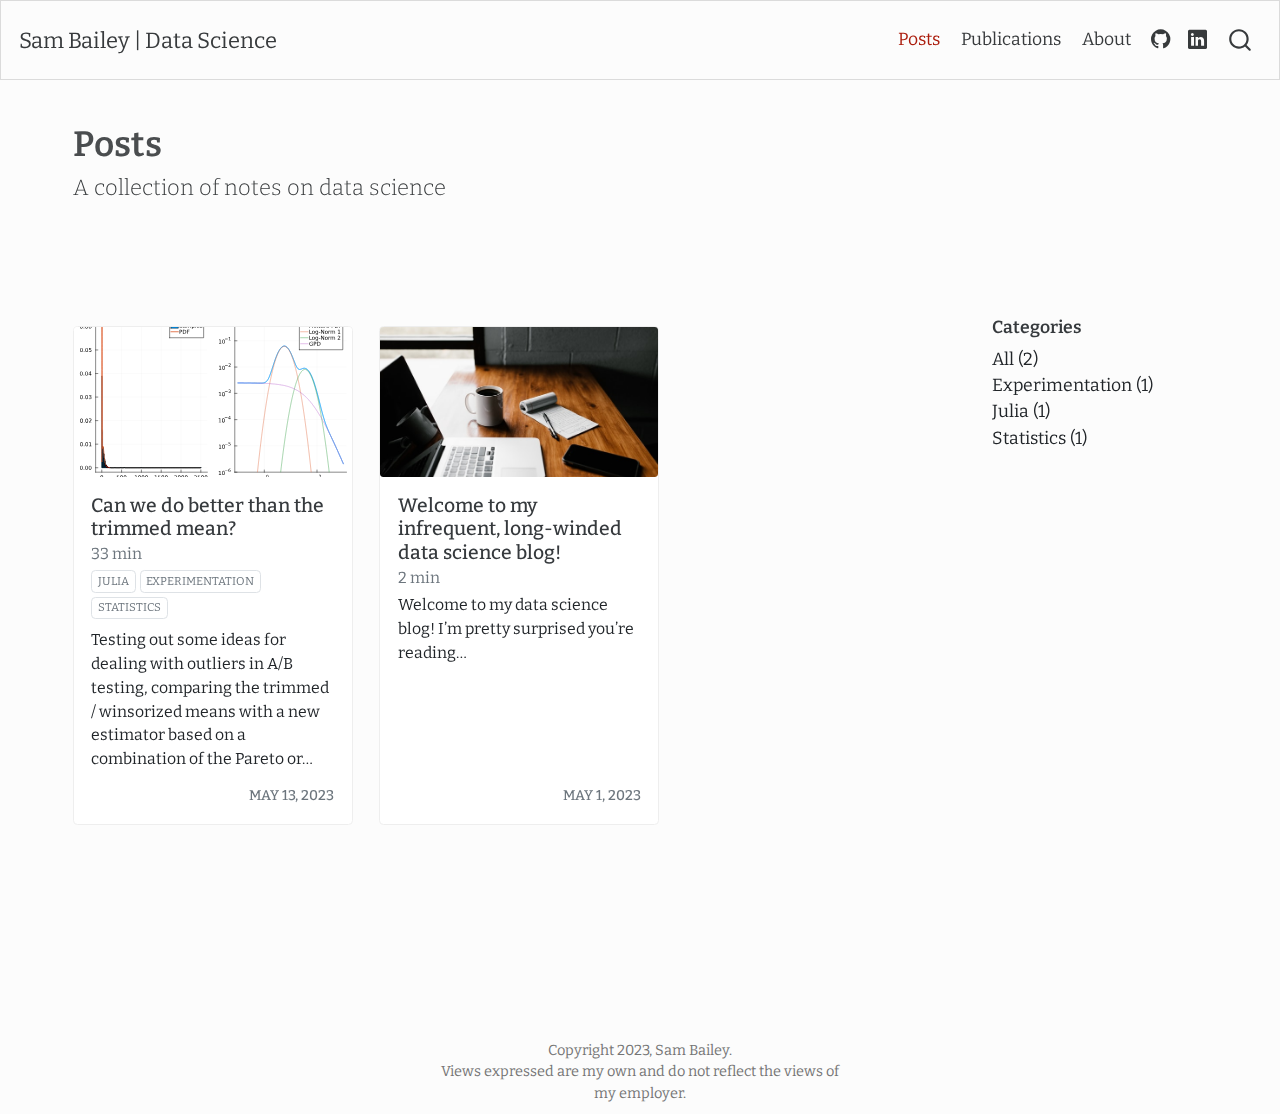
==== index.html @ 67a21dca "Built site for gh-pages" ====
<!DOCTYPE html>
<html xmlns="http://www.w3.org/1999/xhtml" lang="en" xml:lang="en"><head>

<meta charset="utf-8">
<meta name="generator" content="quarto-1.3.361">

<meta name="viewport" content="width=device-width, initial-scale=1.0, user-scalable=yes">


<title>Sam Bailey | Data Science - Posts</title>
<style>
code{white-space: pre-wrap;}
span.smallcaps{font-variant: small-caps;}
div.columns{display: flex; gap: min(4vw, 1.5em);}
div.column{flex: auto; overflow-x: auto;}
div.hanging-indent{margin-left: 1.5em; text-indent: -1.5em;}
ul.task-list{list-style: none;}
ul.task-list li input[type="checkbox"] {
  width: 0.8em;
  margin: 0 0.8em 0.2em -1em; /* quarto-specific, see https://github.com/quarto-dev/quarto-cli/issues/4556 */ 
  vertical-align: middle;
}
.display.math{display: block; text-align: center; margin: 0.5rem auto;}
</style>


<script src="site_libs/quarto-nav/quarto-nav.js"></script>
<script src="site_libs/quarto-nav/headroom.min.js"></script>
<script src="site_libs/clipboard/clipboard.min.js"></script>
<script src="site_libs/quarto-search/autocomplete.umd.js"></script>
<script src="site_libs/quarto-search/fuse.min.js"></script>
<script src="site_libs/quarto-search/quarto-search.js"></script>
<meta name="quarto:offset" content="./">
<link href="./favicon.png" rel="icon" type="image/png">
<script src="site_libs/quarto-listing/list.min.js"></script>
<script src="site_libs/quarto-listing/quarto-listing.js"></script>
<script src="site_libs/quarto-html/quarto.js"></script>
<script src="site_libs/quarto-html/popper.min.js"></script>
<script src="site_libs/quarto-html/tippy.umd.min.js"></script>
<script src="site_libs/quarto-html/anchor.min.js"></script>
<link href="site_libs/quarto-html/tippy.css" rel="stylesheet">
<link href="site_libs/quarto-html/quarto-syntax-highlighting.css" rel="stylesheet" id="quarto-text-highlighting-styles">
<script src="site_libs/bootstrap/bootstrap.min.js"></script>
<link href="site_libs/bootstrap/bootstrap-icons.css" rel="stylesheet">
<link href="site_libs/bootstrap/bootstrap.min.css" rel="stylesheet" id="quarto-bootstrap" data-mode="light">
<script id="quarto-search-options" type="application/json">{
  "location": "navbar",
  "copy-button": false,
  "collapse-after": 3,
  "panel-placement": "end",
  "type": "overlay",
  "limit": 20,
  "language": {
    "search-no-results-text": "No results",
    "search-matching-documents-text": "matching documents",
    "search-copy-link-title": "Copy link to search",
    "search-hide-matches-text": "Hide additional matches",
    "search-more-match-text": "more match in this document",
    "search-more-matches-text": "more matches in this document",
    "search-clear-button-title": "Clear",
    "search-detached-cancel-button-title": "Cancel",
    "search-submit-button-title": "Submit",
    "search-label": "Search"
  }
}</script>
<script>

  window.document.addEventListener("DOMContentLoaded", function (_event) {
    const listingTargetEl = window.document.querySelector('#listing-listing .list');
    if (!listingTargetEl) {
      // No listing discovered, do not attach.
      return; 
    }

    const options = {
      valueNames: ['listing-title','listing-image','listing-date','listing-description','listing-reading-time','listing-categories',{ data: ['index'] },{ data: ['categories'] },{ data: ['listing-date-sort'] },{ data: ['listing-file-modified-sort'] }],
      
      searchColumns: ["listing-title","listing-author","listing-date","listing-image","listing-description","listing-categories"],
    };

    window['quarto-listings'] = window['quarto-listings'] || {};
    window['quarto-listings']['listing-listing'] = new List('listing-listing', options);

    if (window['quarto-listing-loaded']) {
      window['quarto-listing-loaded']();
    }
  });

  window.addEventListener('hashchange',() => {
    if (window['quarto-listing-loaded']) {
      window['quarto-listing-loaded']();
    }
  })
  </script>
<style>html{ scroll-behavior: smooth; }</style>
<link rel="preconnect" href="https://fonts.googleapis.com">
<link rel="preconnect" href="https://fonts.gstatic.com" crossorigin="">
<link href="https://fonts.googleapis.com/css2?family=Bitter:ital,wght@0,300;0,600;1,300;1,600&amp;family=JetBrains+Mono:ital,wght@0,200;0,600;1,200;1,600&amp;family=Roboto+Mono:ital,wght@0,300;0,600;1,300;1,600&amp;display=swap" rel="stylesheet">


<link rel="stylesheet" href="styles.css">
<meta property="og:title" content="Sam Bailey | Data Science - Posts">
<meta property="og:description" content="A collection of notes on data science">
<meta property="og:image" content="https://sambailey.me/_freeze/posts/trimmed_mean_extreme_value_theory/index/figure-html/fig-samples-output-1.svg">
<meta property="og:site-name" content="Sam Bailey | Data Science">
<meta name="twitter:title" content="Sam Bailey | Data Science - Posts">
<meta name="twitter:description" content="A collection of notes on data science">
<meta name="twitter:image" content="https://sambailey.me/_freeze/posts/trimmed_mean_extreme_value_theory/index/figure-html/fig-samples-output-1.svg">
<meta name="twitter:card" content="summary_large_image">
</head>

<body class="nav-fixed">

<div id="quarto-search-results"></div>
  <header id="quarto-header" class="headroom fixed-top">
    <nav class="navbar navbar-expand-lg navbar-dark ">
      <div class="navbar-container container-fluid">
      <div class="navbar-brand-container">
    <a class="navbar-brand" href="./index.html">
    <span class="navbar-title">Sam Bailey | Data Science</span>
    </a>
  </div>
            <div id="quarto-search" class="" title="Search"></div>
          <button class="navbar-toggler" type="button" data-bs-toggle="collapse" data-bs-target="#navbarCollapse" aria-controls="navbarCollapse" aria-expanded="false" aria-label="Toggle navigation" onclick="if (window.quartoToggleHeadroom) { window.quartoToggleHeadroom(); }">
  <span class="navbar-toggler-icon"></span>
</button>
          <div class="collapse navbar-collapse" id="navbarCollapse">
            <ul class="navbar-nav navbar-nav-scroll ms-auto">
  <li class="nav-item">
    <a class="nav-link active" href="./index.html" rel="" target="" aria-current="page">
 <span class="menu-text">Posts</span></a>
  </li>  
  <li class="nav-item">
    <a class="nav-link" href="./publications.html" rel="" target="">
 <span class="menu-text">Publications</span></a>
  </li>  
  <li class="nav-item">
    <a class="nav-link" href="./about.html" rel="" target="">
 <span class="menu-text">About</span></a>
  </li>  
  <li class="nav-item compact">
    <a class="nav-link" href="https://github.com/sam-bailey/sam-bailey.github.io" rel="" target=""><i class="bi bi-github" role="img">
</i> 
 <span class="menu-text"></span></a>
  </li>  
  <li class="nav-item compact">
    <a class="nav-link" href="https://www.linkedin.com/in/sam-bailey-data-scientist" rel="" target=""><i class="bi bi-linkedin" role="img">
</i> 
 <span class="menu-text"></span></a>
  </li>  
</ul>
            <div class="quarto-navbar-tools">
</div>
          </div> <!-- /navcollapse -->
      </div> <!-- /container-fluid -->
    </nav>
</header>
<!-- content -->
<header id="title-block-header" class="quarto-title-block default page-columns page-full">
  <div class="quarto-title-banner page-columns page-full">
    <div class="quarto-title column-page-left">
      <h1 class="title">Posts</h1>
            <p class="subtitle lead">A collection of notes on data science</p>
                      </div>
  </div>
    
  
  <div class="quarto-title-meta">

      
    
      
    </div>
    
  
  </header><div id="quarto-content" class="quarto-container page-columns page-rows-contents page-layout-full page-navbar">
<!-- sidebar -->
<!-- margin-sidebar -->
    <div id="quarto-margin-sidebar" class="sidebar margin-sidebar">
        
    <h5 class="quarto-listing-category-title">Categories</h5><div class="quarto-listing-category category-default"><div class="category" data-category="">All <span class="quarto-category-count">(2)</span></div><div class="category" data-category="Experimentation">Experimentation <span class="quarto-category-count">(1)</span></div><div class="category" data-category="Julia">Julia <span class="quarto-category-count">(1)</span></div><div class="category" data-category="Statistics">Statistics <span class="quarto-category-count">(1)</span></div></div></div>
<!-- main -->
<main class="content quarto-banner-title-block column-page-left" id="quarto-document-content">








<div class="quarto-listing quarto-listing-container-grid" id="listing-listing">
<div class="list grid quarto-listing-cols-3">
<div class="g-col-1" data-index="0" data-categories="Julia,Experimentation,Statistics" data-listing-date-sort="1683936000000" data-listing-file-modified-sort="1686178466423" data-listing-date-modified-sort="NaN" data-listing-reading-time-sort="33">
<a href="./posts/trimmed_mean_extreme_value_theory/index.html" class="quarto-grid-link">
<div class="quarto-grid-item card h-100 card-left">
<p class="card-img-top">
<img src="./_freeze/posts/trimmed_mean_extreme_value_theory/index/figure-html/fig-samples-output-1.svg" class="thumbnail-image card-img" style="height: 150px;">
</p>
<div class="card-body post-contents">
<h5 class="no-anchor card-title listing-title">
Can we do better than the trimmed mean?
</h5>
<div class="listing-reading-time card-text text-muted">
33 min
</div>
<div class="listing-categories">
<div class="listing-category" onclick="window.quartoListingCategory('Julia'); return false;">
Julia
</div>
<div class="listing-category" onclick="window.quartoListingCategory('Experimentation'); return false;">
Experimentation
</div>
<div class="listing-category" onclick="window.quartoListingCategory('Statistics'); return false;">
Statistics
</div>
</div>
<div class="card-text listing-description">
Testing out some ideas for dealing with outliers in A/B testing, comparing the trimmed / winsorized means with a new estimator based on a combination of the Pareto or…
</div>
<div class="card-attribution card-text-small end">
<div class="listing-date">
May 13, 2023
</div>
</div>
</div>
</div>
</a>
</div>
<div class="g-col-1" data-index="1" data-listing-date-sort="1682899200000" data-listing-file-modified-sort="1686178466423" data-listing-date-modified-sort="NaN" data-listing-reading-time-sort="2">
<a href="./posts/welcome/index.html" class="quarto-grid-link">
<div class="quarto-grid-item card h-100 card-left">
<p class="card-img-top"><img src="posts/welcome/thumbnail.jpg" style="height: 150px;"  class="thumbnail-image card-img"/></p>
<div class="card-body post-contents">
<h5 class="no-anchor card-title listing-title">
Welcome to my infrequent, long-winded data science blog!
</h5>
<div class="listing-reading-time card-text text-muted">
2 min
</div>
<div class="card-text listing-description">
Welcome to my data science blog! I’m pretty surprised you’re reading…<em></em>
</div>
<div class="card-attribution card-text-small end">
<div class="listing-date">
May 1, 2023
</div>
</div>
</div>
</div>
</a>
</div>
</div>
<div class="listing-no-matching d-none">
No matching items
</div>
</div></main> <!-- /main -->
<script id="quarto-html-after-body" type="application/javascript">
window.document.addEventListener("DOMContentLoaded", function (event) {
  const toggleBodyColorMode = (bsSheetEl) => {
    const mode = bsSheetEl.getAttribute("data-mode");
    const bodyEl = window.document.querySelector("body");
    if (mode === "dark") {
      bodyEl.classList.add("quarto-dark");
      bodyEl.classList.remove("quarto-light");
    } else {
      bodyEl.classList.add("quarto-light");
      bodyEl.classList.remove("quarto-dark");
    }
  }
  const toggleBodyColorPrimary = () => {
    const bsSheetEl = window.document.querySelector("link#quarto-bootstrap");
    if (bsSheetEl) {
      toggleBodyColorMode(bsSheetEl);
    }
  }
  toggleBodyColorPrimary();  
  const icon = "";
  const anchorJS = new window.AnchorJS();
  anchorJS.options = {
    placement: 'right',
    icon: icon
  };
  anchorJS.add('.anchored');
  const isCodeAnnotation = (el) => {
    for (const clz of el.classList) {
      if (clz.startsWith('code-annotation-')) {                     
        return true;
      }
    }
    return false;
  }
  const clipboard = new window.ClipboardJS('.code-copy-button', {
    text: function(trigger) {
      const codeEl = trigger.previousElementSibling.cloneNode(true);
      for (const childEl of codeEl.children) {
        if (isCodeAnnotation(childEl)) {
          childEl.remove();
        }
      }
      return codeEl.innerText;
    }
  });
  clipboard.on('success', function(e) {
    // button target
    const button = e.trigger;
    // don't keep focus
    button.blur();
    // flash "checked"
    button.classList.add('code-copy-button-checked');
    var currentTitle = button.getAttribute("title");
    button.setAttribute("title", "Copied!");
    let tooltip;
    if (window.bootstrap) {
      button.setAttribute("data-bs-toggle", "tooltip");
      button.setAttribute("data-bs-placement", "left");
      button.setAttribute("data-bs-title", "Copied!");
      tooltip = new bootstrap.Tooltip(button, 
        { trigger: "manual", 
          customClass: "code-copy-button-tooltip",
          offset: [0, -8]});
      tooltip.show();    
    }
    setTimeout(function() {
      if (tooltip) {
        tooltip.hide();
        button.removeAttribute("data-bs-title");
        button.removeAttribute("data-bs-toggle");
        button.removeAttribute("data-bs-placement");
      }
      button.setAttribute("title", currentTitle);
      button.classList.remove('code-copy-button-checked');
    }, 1000);
    // clear code selection
    e.clearSelection();
  });
  function tippyHover(el, contentFn) {
    const config = {
      allowHTML: true,
      content: contentFn,
      maxWidth: 500,
      delay: 100,
      arrow: false,
      appendTo: function(el) {
          return el.parentElement;
      },
      interactive: true,
      interactiveBorder: 10,
      theme: 'quarto',
      placement: 'bottom-start'
    };
    window.tippy(el, config); 
  }
  const noterefs = window.document.querySelectorAll('a[role="doc-noteref"]');
  for (var i=0; i<noterefs.length; i++) {
    const ref = noterefs[i];
    tippyHover(ref, function() {
      // use id or data attribute instead here
      let href = ref.getAttribute('data-footnote-href') || ref.getAttribute('href');
      try { href = new URL(href).hash; } catch {}
      const id = href.replace(/^#\/?/, "");
      const note = window.document.getElementById(id);
      return note.innerHTML;
    });
  }
      let selectedAnnoteEl;
      const selectorForAnnotation = ( cell, annotation) => {
        let cellAttr = 'data-code-cell="' + cell + '"';
        let lineAttr = 'data-code-annotation="' +  annotation + '"';
        const selector = 'span[' + cellAttr + '][' + lineAttr + ']';
        return selector;
      }
      const selectCodeLines = (annoteEl) => {
        const doc = window.document;
        const targetCell = annoteEl.getAttribute("data-target-cell");
        const targetAnnotation = annoteEl.getAttribute("data-target-annotation");
        const annoteSpan = window.document.querySelector(selectorForAnnotation(targetCell, targetAnnotation));
        const lines = annoteSpan.getAttribute("data-code-lines").split(",");
        const lineIds = lines.map((line) => {
          return targetCell + "-" + line;
        })
        let top = null;
        let height = null;
        let parent = null;
        if (lineIds.length > 0) {
            //compute the position of the single el (top and bottom and make a div)
            const el = window.document.getElementById(lineIds[0]);
            top = el.offsetTop;
            height = el.offsetHeight;
            parent = el.parentElement.parentElement;
          if (lineIds.length > 1) {
            const lastEl = window.document.getElementById(lineIds[lineIds.length - 1]);
            const bottom = lastEl.offsetTop + lastEl.offsetHeight;
            height = bottom - top;
          }
          if (top !== null && height !== null && parent !== null) {
            // cook up a div (if necessary) and position it 
            let div = window.document.getElementById("code-annotation-line-highlight");
            if (div === null) {
              div = window.document.createElement("div");
              div.setAttribute("id", "code-annotation-line-highlight");
              div.style.position = 'absolute';
              parent.appendChild(div);
            }
            div.style.top = top - 2 + "px";
            div.style.height = height + 4 + "px";
            let gutterDiv = window.document.getElementById("code-annotation-line-highlight-gutter");
            if (gutterDiv === null) {
              gutterDiv = window.document.createElement("div");
              gutterDiv.setAttribute("id", "code-annotation-line-highlight-gutter");
              gutterDiv.style.position = 'absolute';
              const codeCell = window.document.getElementById(targetCell);
              const gutter = codeCell.querySelector('.code-annotation-gutter');
              gutter.appendChild(gutterDiv);
            }
            gutterDiv.style.top = top - 2 + "px";
            gutterDiv.style.height = height + 4 + "px";
          }
          selectedAnnoteEl = annoteEl;
        }
      };
      const unselectCodeLines = () => {
        const elementsIds = ["code-annotation-line-highlight", "code-annotation-line-highlight-gutter"];
        elementsIds.forEach((elId) => {
          const div = window.document.getElementById(elId);
          if (div) {
            div.remove();
          }
        });
        selectedAnnoteEl = undefined;
      };
      // Attach click handler to the DT
      const annoteDls = window.document.querySelectorAll('dt[data-target-cell]');
      for (const annoteDlNode of annoteDls) {
        annoteDlNode.addEventListener('click', (event) => {
          const clickedEl = event.target;
          if (clickedEl !== selectedAnnoteEl) {
            unselectCodeLines();
            const activeEl = window.document.querySelector('dt[data-target-cell].code-annotation-active');
            if (activeEl) {
              activeEl.classList.remove('code-annotation-active');
            }
            selectCodeLines(clickedEl);
            clickedEl.classList.add('code-annotation-active');
          } else {
            // Unselect the line
            unselectCodeLines();
            clickedEl.classList.remove('code-annotation-active');
          }
        });
      }
  const findCites = (el) => {
    const parentEl = el.parentElement;
    if (parentEl) {
      const cites = parentEl.dataset.cites;
      if (cites) {
        return {
          el,
          cites: cites.split(' ')
        };
      } else {
        return findCites(el.parentElement)
      }
    } else {
      return undefined;
    }
  };
  var bibliorefs = window.document.querySelectorAll('a[role="doc-biblioref"]');
  for (var i=0; i<bibliorefs.length; i++) {
    const ref = bibliorefs[i];
    const citeInfo = findCites(ref);
    if (citeInfo) {
      tippyHover(citeInfo.el, function() {
        var popup = window.document.createElement('div');
        citeInfo.cites.forEach(function(cite) {
          var citeDiv = window.document.createElement('div');
          citeDiv.classList.add('hanging-indent');
          citeDiv.classList.add('csl-entry');
          var biblioDiv = window.document.getElementById('ref-' + cite);
          if (biblioDiv) {
            citeDiv.innerHTML = biblioDiv.innerHTML;
          }
          popup.appendChild(citeDiv);
        });
        return popup.innerHTML;
      });
    }
  }
    var localhostRegex = new RegExp(/^(?:http|https):\/\/localhost\:?[0-9]*\//);
      var filterRegex = new RegExp("https:\/\/sambailey\.me");
    var isInternal = (href) => {
        return filterRegex.test(href) || localhostRegex.test(href);
    }
    // Inspect non-navigation links and adorn them if external
 	var links = window.document.querySelectorAll('a[href]:not(.nav-link):not(.navbar-brand):not(.toc-action):not(.sidebar-link):not(.sidebar-item-toggle):not(.pagination-link):not(.no-external):not([aria-hidden]):not(.dropdown-item)');
    for (var i=0; i<links.length; i++) {
      const link = links[i];
      if (!isInternal(link.href)) {
          // target, if specified
          link.setAttribute("target", "_blank");
      }
    }
});
</script>
</div> <!-- /content -->
<footer class="footer">
  <div class="nav-footer">
    <div class="nav-footer-left">
      &nbsp;
    </div>   
    <div class="nav-footer-center">Copyright 2023, Sam Bailey.<br>Views expressed are my own and do not reflect the views of my employer.</div>
    <div class="nav-footer-right">
      &nbsp;
    </div>
  </div>
</footer>



<script src="site_libs/quarto-html/zenscroll-min.js"></script>
</body></html>
---- site_libs/quarto-html/tippy.css ----
.tippy-box[data-animation=fade][data-state=hidden]{opacity:0}[data-tippy-root]{max-width:calc(100vw - 10px)}.tippy-box{position:relative;background-color:#333;color:#fff;border-radius:4px;font-size:14px;line-height:1.4;white-space:normal;outline:0;transition-property:transform,visibility,opacity}.tippy-box[data-placement^=top]>.tippy-arrow{bottom:0}.tippy-box[data-placement^=top]>.tippy-arrow:before{bottom:-7px;left:0;border-width:8px 8px 0;border-top-color:initial;transform-origin:center top}.tippy-box[data-placement^=bottom]>.tippy-arrow{top:0}.tippy-box[data-placement^=bottom]>.tippy-arrow:before{top:-7px;left:0;border-width:0 8px 8px;border-bottom-color:initial;transform-origin:center bottom}.tippy-box[data-placement^=left]>.tippy-arrow{right:0}.tippy-box[data-placement^=left]>.tippy-arrow:before{border-width:8px 0 8px 8px;border-left-color:initial;right:-7px;transform-origin:center left}.tippy-box[data-placement^=right]>.tippy-arrow{left:0}.tippy-box[data-placement^=right]>.tippy-arrow:before{left:-7px;border-width:8px 8px 8px 0;border-right-color:initial;transform-origin:center right}.tippy-box[data-inertia][data-state=visible]{transition-timing-function:cubic-bezier(.54,1.5,.38,1.11)}.tippy-arrow{width:16px;height:16px;color:#333}.tippy-arrow:before{content:"";position:absolute;border-color:transparent;border-style:solid}.tippy-content{position:relative;padding:5px 9px;z-index:1}
---- site_libs/quarto-html/quarto-syntax-highlighting.css ----
/* quarto syntax highlight colors */
:root {
  --quarto-hl-ot-color: #003B4F;
  --quarto-hl-at-color: #657422;
  --quarto-hl-ss-color: #20794D;
  --quarto-hl-an-color: #5E5E5E;
  --quarto-hl-fu-color: #4758AB;
  --quarto-hl-st-color: #20794D;
  --quarto-hl-cf-color: #003B4F;
  --quarto-hl-op-color: #5E5E5E;
  --quarto-hl-er-color: #AD0000;
  --quarto-hl-bn-color: #AD0000;
  --quarto-hl-al-color: #AD0000;
  --quarto-hl-va-color: #111111;
  --quarto-hl-bu-color: inherit;
  --quarto-hl-ex-color: inherit;
  --quarto-hl-pp-color: #AD0000;
  --quarto-hl-in-color: #5E5E5E;
  --quarto-hl-vs-color: #20794D;
  --quarto-hl-wa-color: #5E5E5E;
  --quarto-hl-do-color: #5E5E5E;
  --quarto-hl-im-color: #00769E;
  --quarto-hl-ch-color: #20794D;
  --quarto-hl-dt-color: #AD0000;
  --quarto-hl-fl-color: #AD0000;
  --quarto-hl-co-color: #5E5E5E;
  --quarto-hl-cv-color: #5E5E5E;
  --quarto-hl-cn-color: #8f5902;
  --quarto-hl-sc-color: #5E5E5E;
  --quarto-hl-dv-color: #AD0000;
  --quarto-hl-kw-color: #003B4F;
}

/* other quarto variables */
:root {
  --quarto-font-monospace: SFMono-Regular, Menlo, Monaco, Consolas, "Liberation Mono", "Courier New", monospace;
}

pre > code.sourceCode > span {
  color: #003B4F;
}

code span {
  color: #003B4F;
}

code.sourceCode > span {
  color: #003B4F;
}

div.sourceCode,
div.sourceCode pre.sourceCode {
  color: #003B4F;
}

code span.ot {
  color: #003B4F;
  font-style: inherit;
}

code span.at {
  color: #657422;
  font-style: inherit;
}

code span.ss {
  color: #20794D;
  font-style: inherit;
}

code span.an {
  color: #5E5E5E;
  font-style: inherit;
}

code span.fu {
  color: #4758AB;
  font-style: inherit;
}

code span.st {
  color: #20794D;
  font-style: inherit;
}

code span.cf {
  color: #003B4F;
  font-style: inherit;
}

code span.op {
  color: #5E5E5E;
  font-style: inherit;
}

code span.er {
  color: #AD0000;
  font-style: inherit;
}

code span.bn {
  color: #AD0000;
  font-style: inherit;
}

code span.al {
  color: #AD0000;
  font-style: inherit;
}

code span.va {
  color: #111111;
  font-style: inherit;
}

code span.bu {
  font-style: inherit;
}

code span.ex {
  font-style: inherit;
}

code span.pp {
  color: #AD0000;
  font-style: inherit;
}

code span.in {
  color: #5E5E5E;
  font-style: inherit;
}

code span.vs {
  color: #20794D;
  font-style: inherit;
}

code span.wa {
  color: #5E5E5E;
  font-style: italic;
}

code span.do {
  color: #5E5E5E;
  font-style: italic;
}

code span.im {
  color: #00769E;
  font-style: inherit;
}

code span.ch {
  color: #20794D;
  font-style: inherit;
}

code span.dt {
  color: #AD0000;
  font-style: inherit;
}

code span.fl {
  color: #AD0000;
  font-style: inherit;
}

code span.co {
  color: #5E5E5E;
  font-style: inherit;
}

code span.cv {
  color: #5E5E5E;
  font-style: italic;
}

code span.cn {
  color: #8f5902;
  font-style: inherit;
}

code span.sc {
  color: #5E5E5E;
  font-style: inherit;
}

code span.dv {
  color: #AD0000;
  font-style: inherit;
}

code span.kw {
  color: #003B4F;
  font-style: inherit;
}

.prevent-inlining {
  content: "</";
}

/*# sourceMappingURL=debc5d5d77c3f9108843748ff7464032.css.map */
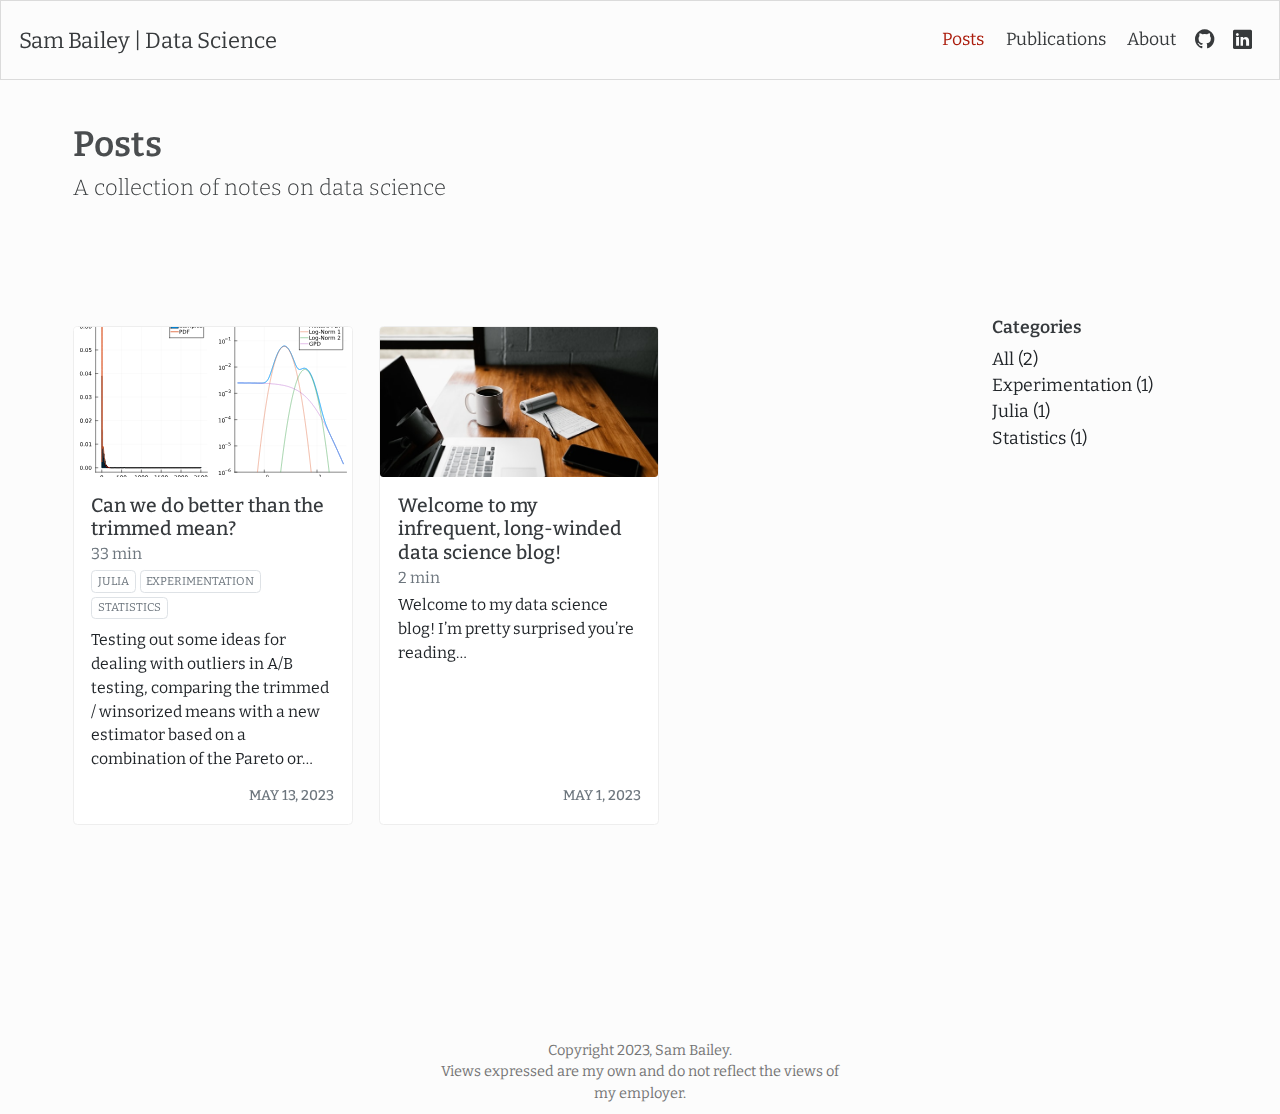
==== commit 77507d46: "Built site for gh-pages" ====
--- a/index.html
+++ b/index.html
@@ -2,7 +2,7 @@
 <html xmlns="http://www.w3.org/1999/xhtml" lang="en" xml:lang="en"><head>
 
 <meta charset="utf-8">
-<meta name="generator" content="quarto-1.3.361">
+<meta name="generator" content="quarto-1.3.427">
 
 <meta name="viewport" content="width=device-width, initial-scale=1.0, user-scalable=yes">
 
@@ -26,14 +26,10 @@
 
 <script src="site_libs/quarto-nav/quarto-nav.js"></script>
 <script src="site_libs/quarto-nav/headroom.min.js"></script>
-<script src="site_libs/clipboard/clipboard.min.js"></script>
-<script src="site_libs/quarto-search/autocomplete.umd.js"></script>
-<script src="site_libs/quarto-search/fuse.min.js"></script>
-<script src="site_libs/quarto-search/quarto-search.js"></script>
-<meta name="quarto:offset" content="./">
 <link href="./favicon.png" rel="icon" type="image/png">
 <script src="site_libs/quarto-listing/list.min.js"></script>
 <script src="site_libs/quarto-listing/quarto-listing.js"></script>
+<script src="site_libs/clipboard/clipboard.min.js"></script>
 <script src="site_libs/quarto-html/quarto.js"></script>
 <script src="site_libs/quarto-html/popper.min.js"></script>
 <script src="site_libs/quarto-html/tippy.umd.min.js"></script>
@@ -44,12 +40,6 @@
 <link href="site_libs/bootstrap/bootstrap-icons.css" rel="stylesheet">
 <link href="site_libs/bootstrap/bootstrap.min.css" rel="stylesheet" id="quarto-bootstrap" data-mode="light">
 <script id="quarto-search-options" type="application/json">{
-  "location": "navbar",
-  "copy-button": false,
-  "collapse-after": 3,
-  "panel-placement": "end",
-  "type": "overlay",
-  "limit": 20,
   "language": {
     "search-no-results-text": "No results",
     "search-matching-documents-text": "matching documents",
@@ -120,7 +110,6 @@
     <span class="navbar-title">Sam Bailey | Data Science</span>
     </a>
   </div>
-            <div id="quarto-search" class="" title="Search"></div>
           <button class="navbar-toggler" type="button" data-bs-toggle="collapse" data-bs-target="#navbarCollapse" aria-controls="navbarCollapse" aria-expanded="false" aria-label="Toggle navigation" onclick="if (window.quartoToggleHeadroom) { window.quartoToggleHeadroom(); }">
   <span class="navbar-toggler-icon"></span>
 </button>
@@ -191,7 +180,7 @@
 
 <div class="quarto-listing quarto-listing-container-grid" id="listing-listing">
 <div class="list grid quarto-listing-cols-3">
-<div class="g-col-1" data-index="0" data-categories="Julia,Experimentation,Statistics" data-listing-date-sort="1683936000000" data-listing-file-modified-sort="1686178466423" data-listing-date-modified-sort="NaN" data-listing-reading-time-sort="33">
+<div class="g-col-1" data-index="0" data-categories="Julia,Experimentation,Statistics" data-listing-date-sort="1683936000000" data-listing-file-modified-sort="1687721812516" data-listing-date-modified-sort="NaN" data-listing-reading-time-sort="33">
 <a href="./posts/trimmed_mean_extreme_value_theory/index.html" class="quarto-grid-link">
 <div class="quarto-grid-item card h-100 card-left">
 <p class="card-img-top">
@@ -227,7 +216,7 @@
 </div>
 </a>
 </div>
-<div class="g-col-1" data-index="1" data-listing-date-sort="1682899200000" data-listing-file-modified-sort="1686178466423" data-listing-date-modified-sort="NaN" data-listing-reading-time-sort="2">
+<div class="g-col-1" data-index="1" data-listing-date-sort="1682899200000" data-listing-file-modified-sort="1687721812516" data-listing-date-modified-sort="NaN" data-listing-reading-time-sort="2">
 <a href="./posts/welcome/index.html" class="quarto-grid-link">
 <div class="quarto-grid-item card h-100 card-left">
 <p class="card-img-top"><img src="posts/welcome/thumbnail.jpg" style="height: 150px;"  class="thumbnail-image card-img"/></p>
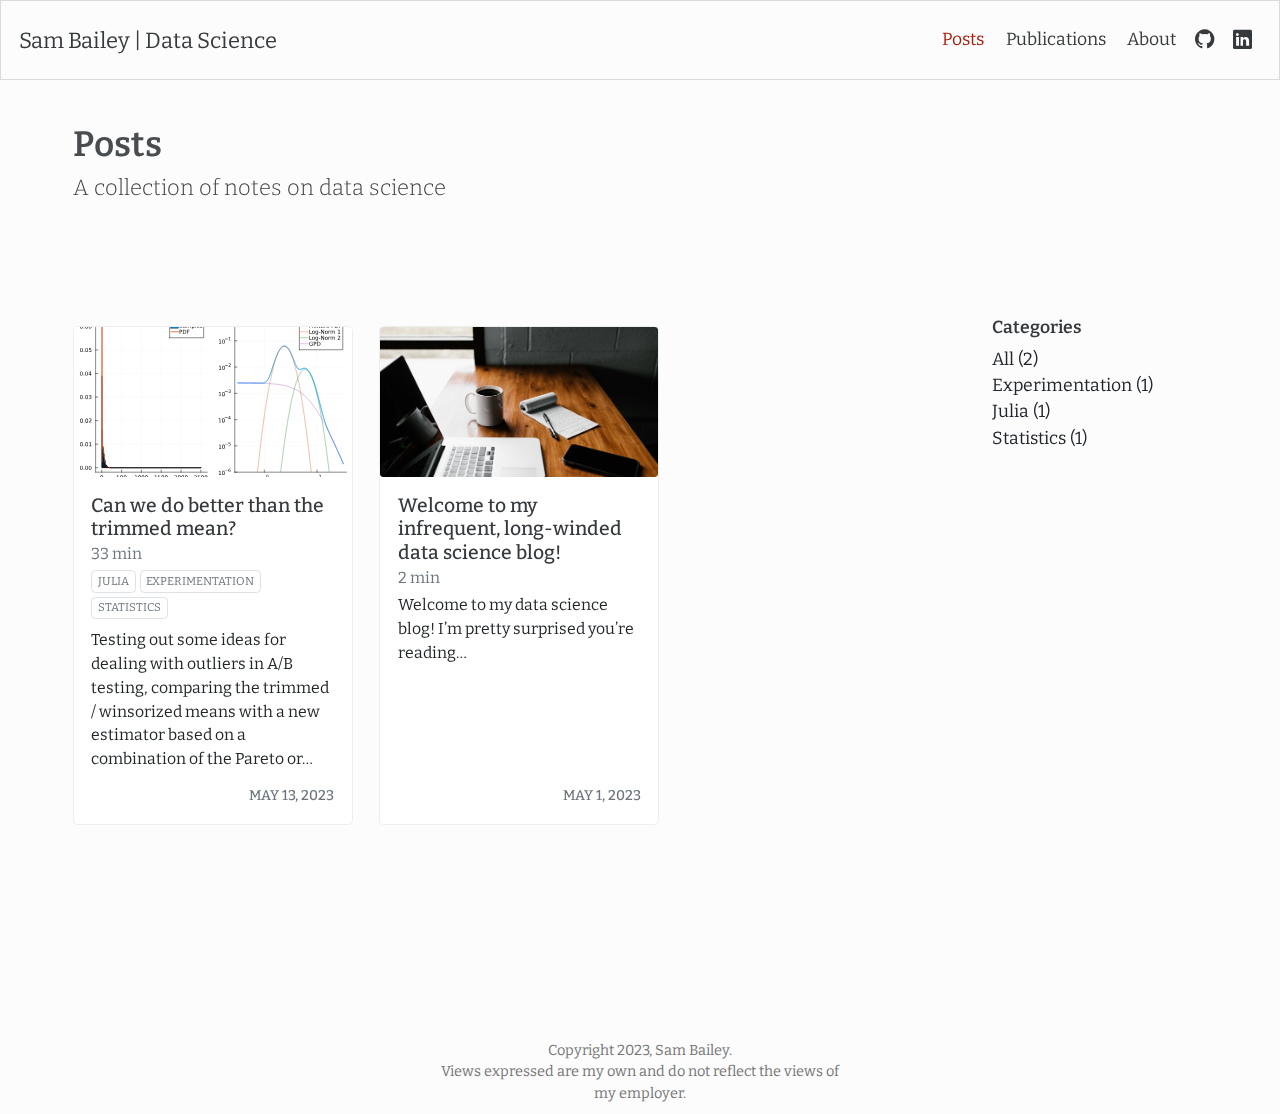
==== commit 2bce62ed: "Built site for gh-pages" ====
--- a/index.html
+++ b/index.html
@@ -2,7 +2,7 @@
 <html xmlns="http://www.w3.org/1999/xhtml" lang="en" xml:lang="en"><head>
 
 <meta charset="utf-8">
-<meta name="generator" content="quarto-1.3.427">
+<meta name="generator" content="quarto-1.3.450">
 
 <meta name="viewport" content="width=device-width, initial-scale=1.0, user-scalable=yes">
 
@@ -180,7 +180,7 @@
 
 <div class="quarto-listing quarto-listing-container-grid" id="listing-listing">
 <div class="list grid quarto-listing-cols-3">
-<div class="g-col-1" data-index="0" data-categories="Julia,Experimentation,Statistics" data-listing-date-sort="1683936000000" data-listing-file-modified-sort="1687721812516" data-listing-date-modified-sort="NaN" data-listing-reading-time-sort="33">
+<div class="g-col-1" data-index="0" data-categories="Julia,Experimentation,Statistics" data-listing-date-sort="1683936000000" data-listing-file-modified-sort="1697397994325" data-listing-date-modified-sort="NaN" data-listing-reading-time-sort="33">
 <a href="./posts/trimmed_mean_extreme_value_theory/index.html" class="quarto-grid-link">
 <div class="quarto-grid-item card h-100 card-left">
 <p class="card-img-top">
@@ -216,7 +216,7 @@
 </div>
 </a>
 </div>
-<div class="g-col-1" data-index="1" data-listing-date-sort="1682899200000" data-listing-file-modified-sort="1687721812516" data-listing-date-modified-sort="NaN" data-listing-reading-time-sort="2">
+<div class="g-col-1" data-index="1" data-listing-date-sort="1682899200000" data-listing-file-modified-sort="1697397994325" data-listing-date-modified-sort="NaN" data-listing-reading-time-sort="2">
 <a href="./posts/welcome/index.html" class="quarto-grid-link">
 <div class="quarto-grid-item card h-100 card-left">
 <p class="card-img-top"><img src="posts/welcome/thumbnail.jpg" style="height: 150px;"  class="thumbnail-image card-img"/></p>
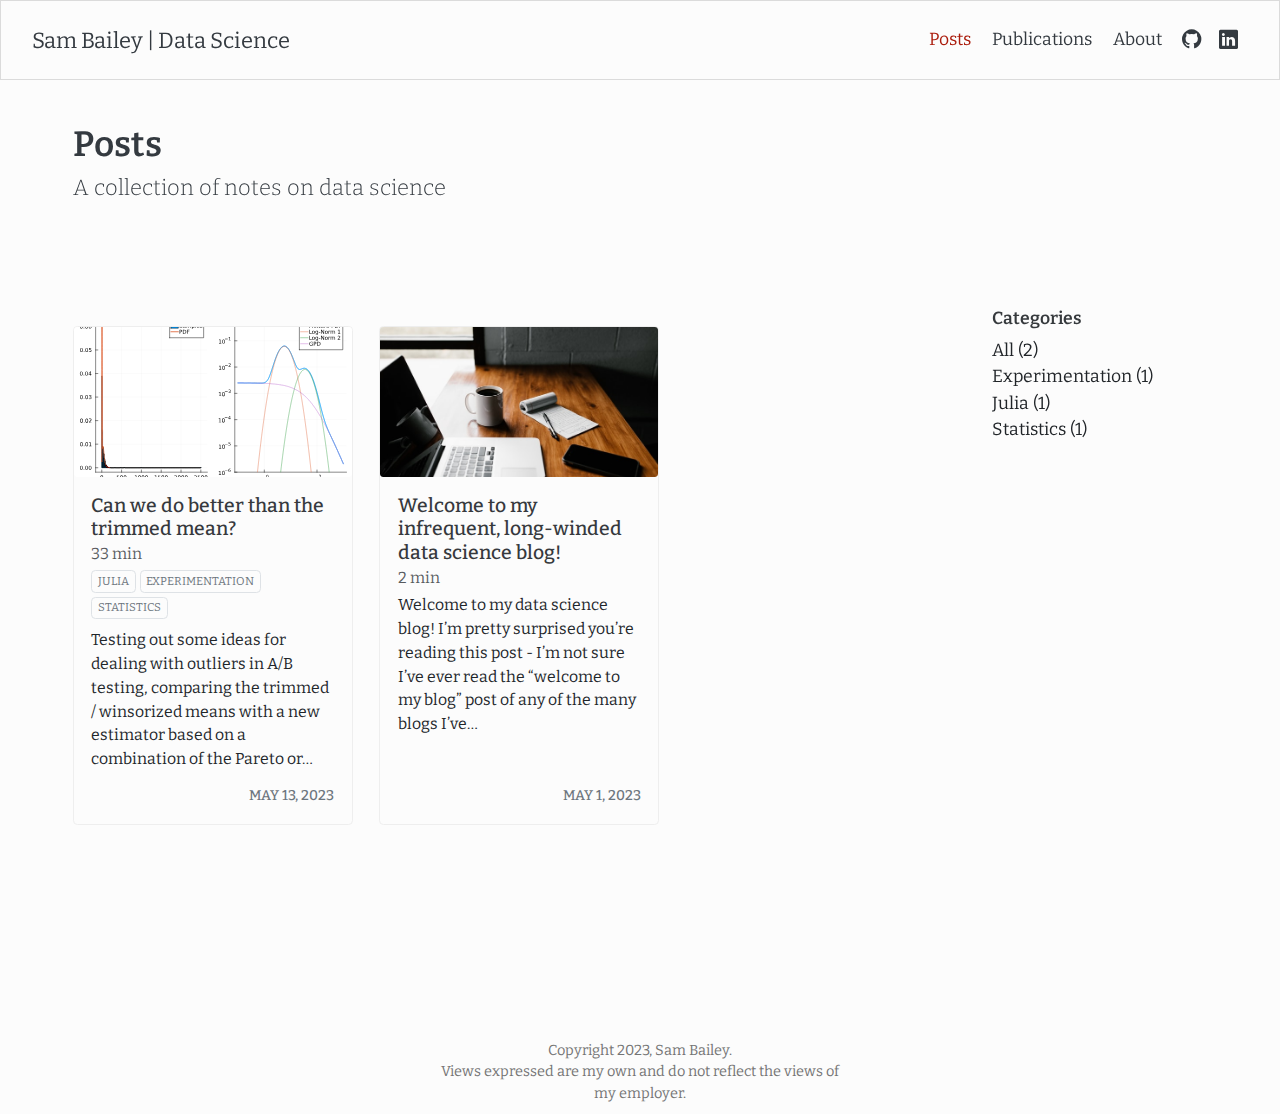
==== commit 145d15c1: "Built site for gh-pages" ====
--- a/index.html
+++ b/index.html
@@ -2,7 +2,7 @@
 <html xmlns="http://www.w3.org/1999/xhtml" lang="en" xml:lang="en"><head>
 
 <meta charset="utf-8">
-<meta name="generator" content="quarto-1.3.450">
+<meta name="generator" content="quarto-1.4.549">
 
 <meta name="viewport" content="width=device-width, initial-scale=1.0, user-scalable=yes">
 
@@ -48,6 +48,7 @@
     "search-more-match-text": "more match in this document",
     "search-more-matches-text": "more matches in this document",
     "search-clear-button-title": "Clear",
+    "search-text-placeholder": "",
     "search-detached-cancel-button-title": "Cancel",
     "search-submit-button-title": "Submit",
     "search-label": "Search"
@@ -91,21 +92,19 @@
 <link rel="stylesheet" href="styles.css">
 <meta property="og:title" content="Sam Bailey | Data Science - Posts">
 <meta property="og:description" content="A collection of notes on data science">
-<meta property="og:image" content="https://sambailey.me/_freeze/posts/trimmed_mean_extreme_value_theory/index/figure-html/fig-samples-output-1.svg">
-<meta property="og:site-name" content="Sam Bailey | Data Science">
+<meta property="og:site_name" content="Sam Bailey | Data Science">
 <meta name="twitter:title" content="Sam Bailey | Data Science - Posts">
 <meta name="twitter:description" content="A collection of notes on data science">
-<meta name="twitter:image" content="https://sambailey.me/_freeze/posts/trimmed_mean_extreme_value_theory/index/figure-html/fig-samples-output-1.svg">
-<meta name="twitter:card" content="summary_large_image">
+<meta name="twitter:card" content="summary">
 </head>
 
 <body class="nav-fixed">
 
 <div id="quarto-search-results"></div>
-  <header id="quarto-header" class="headroom fixed-top">
-    <nav class="navbar navbar-expand-lg navbar-dark ">
+  <header id="quarto-header" class="headroom fixed-top quarto-banner">
+    <nav class="navbar navbar-expand-lg " data-bs-theme="dark">
       <div class="navbar-container container-fluid">
-      <div class="navbar-brand-container">
+      <div class="navbar-brand-container mx-auto">
     <a class="navbar-brand" href="./index.html">
     <span class="navbar-title">Sam Bailey | Data Science</span>
     </a>
@@ -116,31 +115,31 @@
           <div class="collapse navbar-collapse" id="navbarCollapse">
             <ul class="navbar-nav navbar-nav-scroll ms-auto">
   <li class="nav-item">
-    <a class="nav-link active" href="./index.html" rel="" target="" aria-current="page">
- <span class="menu-text">Posts</span></a>
+    <a class="nav-link active" href="./index.html" aria-current="page"> 
+<span class="menu-text">Posts</span></a>
   </li>  
   <li class="nav-item">
-    <a class="nav-link" href="./publications.html" rel="" target="">
- <span class="menu-text">Publications</span></a>
+    <a class="nav-link" href="./publications.html"> 
+<span class="menu-text">Publications</span></a>
   </li>  
   <li class="nav-item">
-    <a class="nav-link" href="./about.html" rel="" target="">
- <span class="menu-text">About</span></a>
+    <a class="nav-link" href="./about.html"> 
+<span class="menu-text">About</span></a>
   </li>  
   <li class="nav-item compact">
-    <a class="nav-link" href="https://github.com/sam-bailey/sam-bailey.github.io" rel="" target=""><i class="bi bi-github" role="img">
+    <a class="nav-link" href="https://github.com/sam-bailey/sam-bailey.github.io"> <i class="bi bi-github" role="img">
 </i> 
- <span class="menu-text"></span></a>
+<span class="menu-text"></span></a>
   </li>  
   <li class="nav-item compact">
-    <a class="nav-link" href="https://www.linkedin.com/in/sam-bailey-data-scientist" rel="" target=""><i class="bi bi-linkedin" role="img">
+    <a class="nav-link" href="https://www.linkedin.com/in/sam-bailey-data-scientist"> <i class="bi bi-linkedin" role="img">
 </i> 
- <span class="menu-text"></span></a>
+<span class="menu-text"></span></a>
   </li>  
 </ul>
-            <div class="quarto-navbar-tools">
-</div>
           </div> <!-- /navcollapse -->
+          <div class="quarto-navbar-tools">
+</div>
       </div> <!-- /container-fluid -->
     </nav>
 </header>
@@ -154,7 +153,7 @@
   </div>
     
   
-  <div class="quarto-title-meta">
+  <div class="quarto-title-meta column-page-left">
 
       
     
@@ -178,9 +177,10 @@
 
 
 
+
 <div class="quarto-listing quarto-listing-container-grid" id="listing-listing">
 <div class="list grid quarto-listing-cols-3">
-<div class="g-col-1" data-index="0" data-categories="Julia,Experimentation,Statistics" data-listing-date-sort="1683936000000" data-listing-file-modified-sort="1697397994325" data-listing-date-modified-sort="NaN" data-listing-reading-time-sort="33">
+<div class="g-col-1" data-index="0" data-categories="Julia,Experimentation,Statistics" data-listing-date-sort="1683936000000" data-listing-file-modified-sort="1706833266851" data-listing-date-modified-sort="NaN" data-listing-reading-time-sort="33" data-listing-word-count-sort="6436">
 <a href="./posts/trimmed_mean_extreme_value_theory/index.html" class="quarto-grid-link">
 <div class="quarto-grid-item card h-100 card-left">
 <p class="card-img-top">
@@ -216,7 +216,7 @@
 </div>
 </a>
 </div>
-<div class="g-col-1" data-index="1" data-listing-date-sort="1682899200000" data-listing-file-modified-sort="1697397994325" data-listing-date-modified-sort="NaN" data-listing-reading-time-sort="2">
+<div class="g-col-1" data-index="1" data-listing-date-sort="1682899200000" data-listing-file-modified-sort="1706833266851" data-listing-date-modified-sort="NaN" data-listing-reading-time-sort="2" data-listing-word-count-sort="253">
 <a href="./posts/welcome/index.html" class="quarto-grid-link">
 <div class="quarto-grid-item card h-100 card-left">
 <p class="card-img-top"><img src="posts/welcome/thumbnail.jpg" style="height: 150px;"  class="thumbnail-image card-img"/></p>
@@ -228,7 +228,7 @@
 2 min
 </div>
 <div class="card-text listing-description">
-Welcome to my data science blog! I’m pretty surprised you’re reading…<em></em>
+Welcome to my data science blog! I’m pretty surprised you’re reading this post - I’m not sure I’ve ever read the “welcome to my blog” post of any of the many blogs I’ve…<em></em>
 </div>
 <div class="card-attribution card-text-small end">
 <div class="listing-date">
@@ -323,10 +323,27 @@
     // clear code selection
     e.clearSelection();
   });
-  function tippyHover(el, contentFn) {
+    var localhostRegex = new RegExp(/^(?:http|https):\/\/localhost\:?[0-9]*\//);
+    var mailtoRegex = new RegExp(/^mailto:/);
+      var filterRegex = new RegExp("https:\/\/sambailey\.me");
+    var isInternal = (href) => {
+        return filterRegex.test(href) || localhostRegex.test(href) || mailtoRegex.test(href);
+    }
+    // Inspect non-navigation links and adorn them if external
+ 	var links = window.document.querySelectorAll('a[href]:not(.nav-link):not(.navbar-brand):not(.toc-action):not(.sidebar-link):not(.sidebar-item-toggle):not(.pagination-link):not(.no-external):not([aria-hidden]):not(.dropdown-item):not(.quarto-navigation-tool)');
+    for (var i=0; i<links.length; i++) {
+      const link = links[i];
+      if (!isInternal(link.href)) {
+          // target, if specified
+          link.setAttribute("target", "_blank");
+          if (link.getAttribute("rel") === null) {
+            link.setAttribute("rel", "noopener");
+          }
+      }
+    }
+  function tippyHover(el, contentFn, onTriggerFn, onUntriggerFn) {
     const config = {
       allowHTML: true,
-      content: contentFn,
       maxWidth: 500,
       delay: 100,
       arrow: false,
@@ -336,8 +353,17 @@
       interactive: true,
       interactiveBorder: 10,
       theme: 'quarto',
-      placement: 'bottom-start'
+      placement: 'bottom-start',
     };
+    if (contentFn) {
+      config.content = contentFn;
+    }
+    if (onTriggerFn) {
+      config.onTrigger = onTriggerFn;
+    }
+    if (onUntriggerFn) {
+      config.onUntrigger = onUntriggerFn;
+    }
     window.tippy(el, config); 
   }
   const noterefs = window.document.querySelectorAll('a[role="doc-noteref"]');
@@ -350,6 +376,125 @@
       const id = href.replace(/^#\/?/, "");
       const note = window.document.getElementById(id);
       return note.innerHTML;
+    });
+  }
+  const xrefs = window.document.querySelectorAll('a.quarto-xref');
+  const processXRef = (id, note) => {
+    // Strip column container classes
+    const stripColumnClz = (el) => {
+      el.classList.remove("page-full", "page-columns");
+      if (el.children) {
+        for (const child of el.children) {
+          stripColumnClz(child);
+        }
+      }
+    }
+    stripColumnClz(note)
+    if (id === null || id.startsWith('sec-')) {
+      // Special case sections, only their first couple elements
+      const container = document.createElement("div");
+      if (note.children && note.children.length > 2) {
+        container.appendChild(note.children[0].cloneNode(true));
+        for (let i = 1; i < note.children.length; i++) {
+          const child = note.children[i];
+          if (child.tagName === "P" && child.innerText === "") {
+            continue;
+          } else {
+            container.appendChild(child.cloneNode(true));
+            break;
+          }
+        }
+        if (window.Quarto?.typesetMath) {
+          window.Quarto.typesetMath(container);
+        }
+        return container.innerHTML
+      } else {
+        if (window.Quarto?.typesetMath) {
+          window.Quarto.typesetMath(note);
+        }
+        return note.innerHTML;
+      }
+    } else {
+      // Remove any anchor links if they are present
+      const anchorLink = note.querySelector('a.anchorjs-link');
+      if (anchorLink) {
+        anchorLink.remove();
+      }
+      if (window.Quarto?.typesetMath) {
+        window.Quarto.typesetMath(note);
+      }
+      // TODO in 1.5, we should make sure this works without a callout special case
+      if (note.classList.contains("callout")) {
+        return note.outerHTML;
+      } else {
+        return note.innerHTML;
+      }
+    }
+  }
+  for (var i=0; i<xrefs.length; i++) {
+    const xref = xrefs[i];
+    tippyHover(xref, undefined, function(instance) {
+      instance.disable();
+      let url = xref.getAttribute('href');
+      let hash = undefined; 
+      if (url.startsWith('#')) {
+        hash = url;
+      } else {
+        try { hash = new URL(url).hash; } catch {}
+      }
+      if (hash) {
+        const id = hash.replace(/^#\/?/, "");
+        const note = window.document.getElementById(id);
+        if (note !== null) {
+          try {
+            const html = processXRef(id, note.cloneNode(true));
+            instance.setContent(html);
+          } finally {
+            instance.enable();
+            instance.show();
+          }
+        } else {
+          // See if we can fetch this
+          fetch(url.split('#')[0])
+          .then(res => res.text())
+          .then(html => {
+            const parser = new DOMParser();
+            const htmlDoc = parser.parseFromString(html, "text/html");
+            const note = htmlDoc.getElementById(id);
+            if (note !== null) {
+              const html = processXRef(id, note);
+              instance.setContent(html);
+            } 
+          }).finally(() => {
+            instance.enable();
+            instance.show();
+          });
+        }
+      } else {
+        // See if we can fetch a full url (with no hash to target)
+        // This is a special case and we should probably do some content thinning / targeting
+        fetch(url)
+        .then(res => res.text())
+        .then(html => {
+          const parser = new DOMParser();
+          const htmlDoc = parser.parseFromString(html, "text/html");
+          const note = htmlDoc.querySelector('main.content');
+          if (note !== null) {
+            // This should only happen for chapter cross references
+            // (since there is no id in the URL)
+            // remove the first header
+            if (note.children.length > 0 && note.children[0].tagName === "HEADER") {
+              note.children[0].remove();
+            }
+            const html = processXRef(null, note);
+            instance.setContent(html);
+          } 
+        }).finally(() => {
+          instance.enable();
+          instance.show();
+        });
+      }
+    }, function(instance) {
     });
   }
       let selectedAnnoteEl;
@@ -393,6 +538,7 @@
             }
             div.style.top = top - 2 + "px";
             div.style.height = height + 4 + "px";
+            div.style.left = 0;
             let gutterDiv = window.document.getElementById("code-annotation-line-highlight-gutter");
             if (gutterDiv === null) {
               gutterDiv = window.document.createElement("div");
@@ -418,6 +564,32 @@
         });
         selectedAnnoteEl = undefined;
       };
+        // Handle positioning of the toggle
+    window.addEventListener(
+      "resize",
+      throttle(() => {
+        elRect = undefined;
+        if (selectedAnnoteEl) {
+          selectCodeLines(selectedAnnoteEl);
+        }
+      }, 10)
+    );
+    function throttle(fn, ms) {
+    let throttle = false;
+    let timer;
+      return (...args) => {
+        if(!throttle) { // first call gets through
+            fn.apply(this, args);
+            throttle = true;
+        } else { // all the others get throttled
+            if(timer) clearTimeout(timer); // cancel #2
+            timer = setTimeout(() => {
+              fn.apply(this, args);
+              timer = throttle = false;
+            }, ms);
+        }
+      };
+    }
       // Attach click handler to the DT
       const annoteDls = window.document.querySelectorAll('dt[data-target-cell]');
       for (const annoteDlNode of annoteDls) {
@@ -475,20 +647,6 @@
       });
     }
   }
-    var localhostRegex = new RegExp(/^(?:http|https):\/\/localhost\:?[0-9]*\//);
-      var filterRegex = new RegExp("https:\/\/sambailey\.me");
-    var isInternal = (href) => {
-        return filterRegex.test(href) || localhostRegex.test(href);
-    }
-    // Inspect non-navigation links and adorn them if external
- 	var links = window.document.querySelectorAll('a[href]:not(.nav-link):not(.navbar-brand):not(.toc-action):not(.sidebar-link):not(.sidebar-item-toggle):not(.pagination-link):not(.no-external):not([aria-hidden]):not(.dropdown-item)');
-    for (var i=0; i<links.length; i++) {
-      const link = links[i];
-      if (!isInternal(link.href)) {
-          // target, if specified
-          link.setAttribute("target", "_blank");
-      }
-    }
 });
 </script>
 </div> <!-- /content -->
@@ -497,7 +655,9 @@
     <div class="nav-footer-left">
       &nbsp;
     </div>   
-    <div class="nav-footer-center">Copyright 2023, Sam Bailey.<br>Views expressed are my own and do not reflect the views of my employer.</div>
+    <div class="nav-footer-center">
+<p>Copyright 2023, Sam Bailey.<br>Views expressed are my own and do not reflect the views of my employer.</p>
+</div>
     <div class="nav-footer-right">
       &nbsp;
     </div>
@@ -506,5 +666,6 @@
 
 
 
+
 <script src="site_libs/quarto-html/zenscroll-min.js"></script>
 </body></html>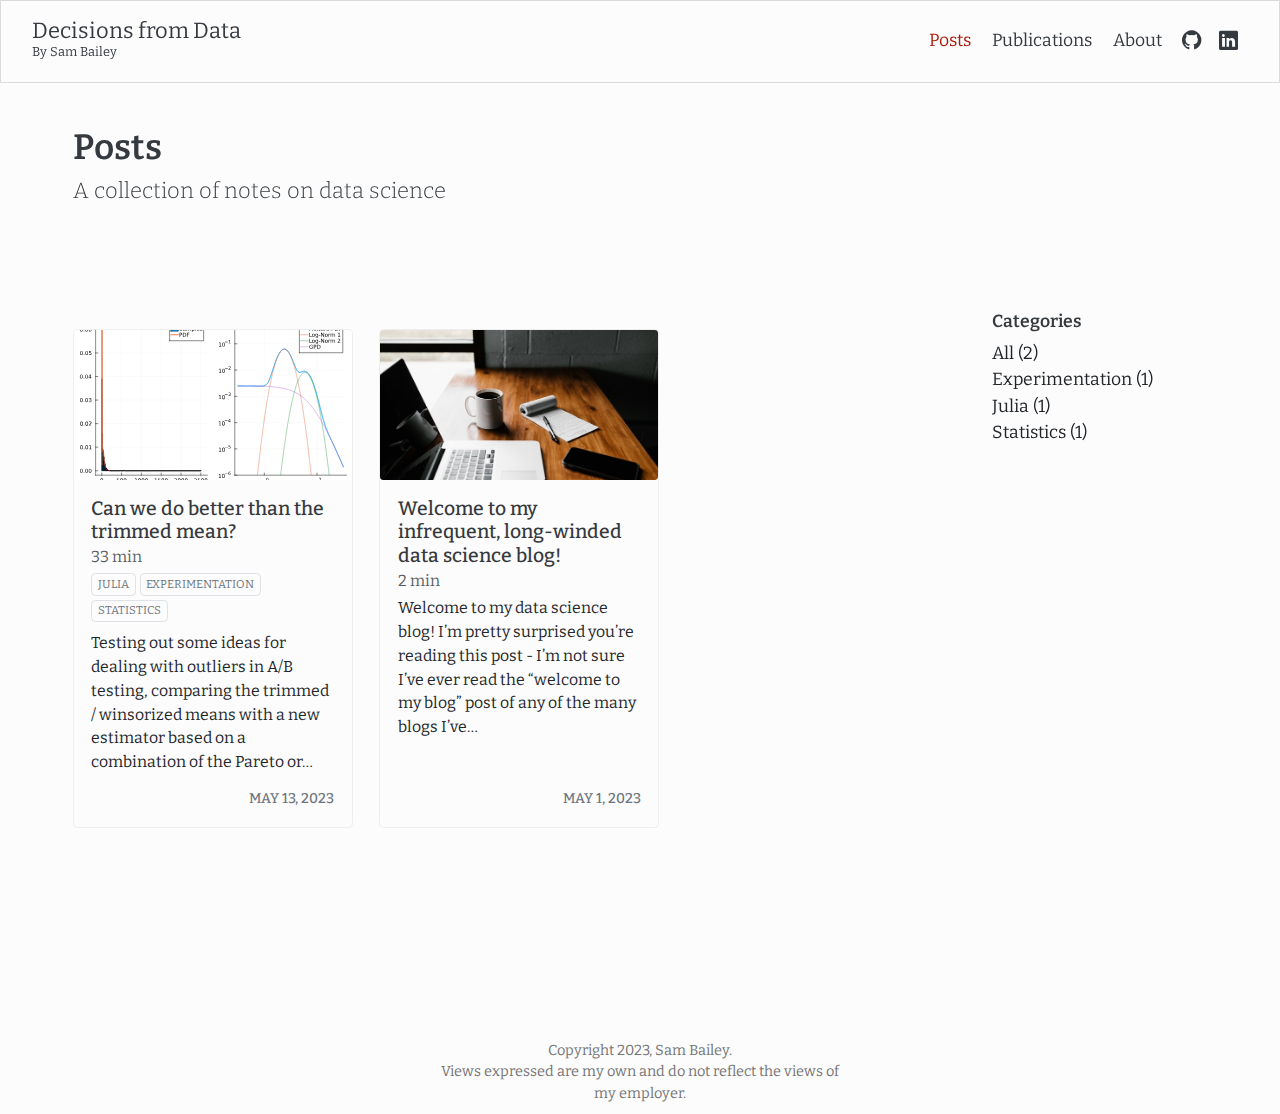
==== commit f331c6b8: "Built site for gh-pages" ====
--- a/index.html
+++ b/index.html
@@ -7,7 +7,7 @@
 <meta name="viewport" content="width=device-width, initial-scale=1.0, user-scalable=yes">
 
 
-<title>Sam Bailey | Data Science - Posts</title>
+<title>Decisions from Data - Posts</title>
 <style>
 code{white-space: pre-wrap;}
 span.smallcaps{font-variant: small-caps;}
@@ -90,10 +90,10 @@
 
 
 <link rel="stylesheet" href="styles.css">
-<meta property="og:title" content="Sam Bailey | Data Science - Posts">
+<meta property="og:title" content="Decisions from Data - Posts">
 <meta property="og:description" content="A collection of notes on data science">
-<meta property="og:site_name" content="Sam Bailey | Data Science">
-<meta name="twitter:title" content="Sam Bailey | Data Science - Posts">
+<meta property="og:site_name" content="Decisions from Data">
+<meta name="twitter:title" content="Decisions from Data - Posts">
 <meta name="twitter:description" content="A collection of notes on data science">
 <meta name="twitter:card" content="summary">
 </head>
@@ -106,7 +106,7 @@
       <div class="navbar-container container-fluid">
       <div class="navbar-brand-container mx-auto">
     <a class="navbar-brand" href="./index.html">
-    <span class="navbar-title">Sam Bailey | Data Science</span>
+    <span class="navbar-title">Decisions from Data<br><small><small><small><small>By Sam Bailey</small></small></small></small></span>
     </a>
   </div>
           <button class="navbar-toggler" type="button" data-bs-toggle="collapse" data-bs-target="#navbarCollapse" aria-controls="navbarCollapse" aria-expanded="false" aria-label="Toggle navigation" onclick="if (window.quartoToggleHeadroom) { window.quartoToggleHeadroom(); }">
@@ -180,7 +180,7 @@
 
 <div class="quarto-listing quarto-listing-container-grid" id="listing-listing">
 <div class="list grid quarto-listing-cols-3">
-<div class="g-col-1" data-index="0" data-categories="Julia,Experimentation,Statistics" data-listing-date-sort="1683936000000" data-listing-file-modified-sort="1706833266851" data-listing-date-modified-sort="NaN" data-listing-reading-time-sort="33" data-listing-word-count-sort="6436">
+<div class="g-col-1" data-index="0" data-categories="Julia,Experimentation,Statistics" data-listing-date-sort="1683936000000" data-listing-file-modified-sort="1706867029733" data-listing-date-modified-sort="NaN" data-listing-reading-time-sort="33" data-listing-word-count-sort="6436">
 <a href="./posts/trimmed_mean_extreme_value_theory/index.html" class="quarto-grid-link">
 <div class="quarto-grid-item card h-100 card-left">
 <p class="card-img-top">
@@ -216,7 +216,7 @@
 </div>
 </a>
 </div>
-<div class="g-col-1" data-index="1" data-listing-date-sort="1682899200000" data-listing-file-modified-sort="1706833266851" data-listing-date-modified-sort="NaN" data-listing-reading-time-sort="2" data-listing-word-count-sort="253">
+<div class="g-col-1" data-index="1" data-listing-date-sort="1682899200000" data-listing-file-modified-sort="1706867029733" data-listing-date-modified-sort="NaN" data-listing-reading-time-sort="2" data-listing-word-count-sort="253">
 <a href="./posts/welcome/index.html" class="quarto-grid-link">
 <div class="quarto-grid-item card h-100 card-left">
 <p class="card-img-top"><img src="posts/welcome/thumbnail.jpg" style="height: 150px;"  class="thumbnail-image card-img"/></p>
@@ -325,7 +325,7 @@
   });
     var localhostRegex = new RegExp(/^(?:http|https):\/\/localhost\:?[0-9]*\//);
     var mailtoRegex = new RegExp(/^mailto:/);
-      var filterRegex = new RegExp("https:\/\/sambailey\.me");
+      var filterRegex = new RegExp("https:\/\/www\.decisionsfromdata\.blog");
     var isInternal = (href) => {
         return filterRegex.test(href) || localhostRegex.test(href) || mailtoRegex.test(href);
     }
--- a/styles.css
+++ b/styles.css
@@ -1 +1,4 @@
 /* css styles */
+.navbar-brand-container {
+    line-height: 100%;
+}